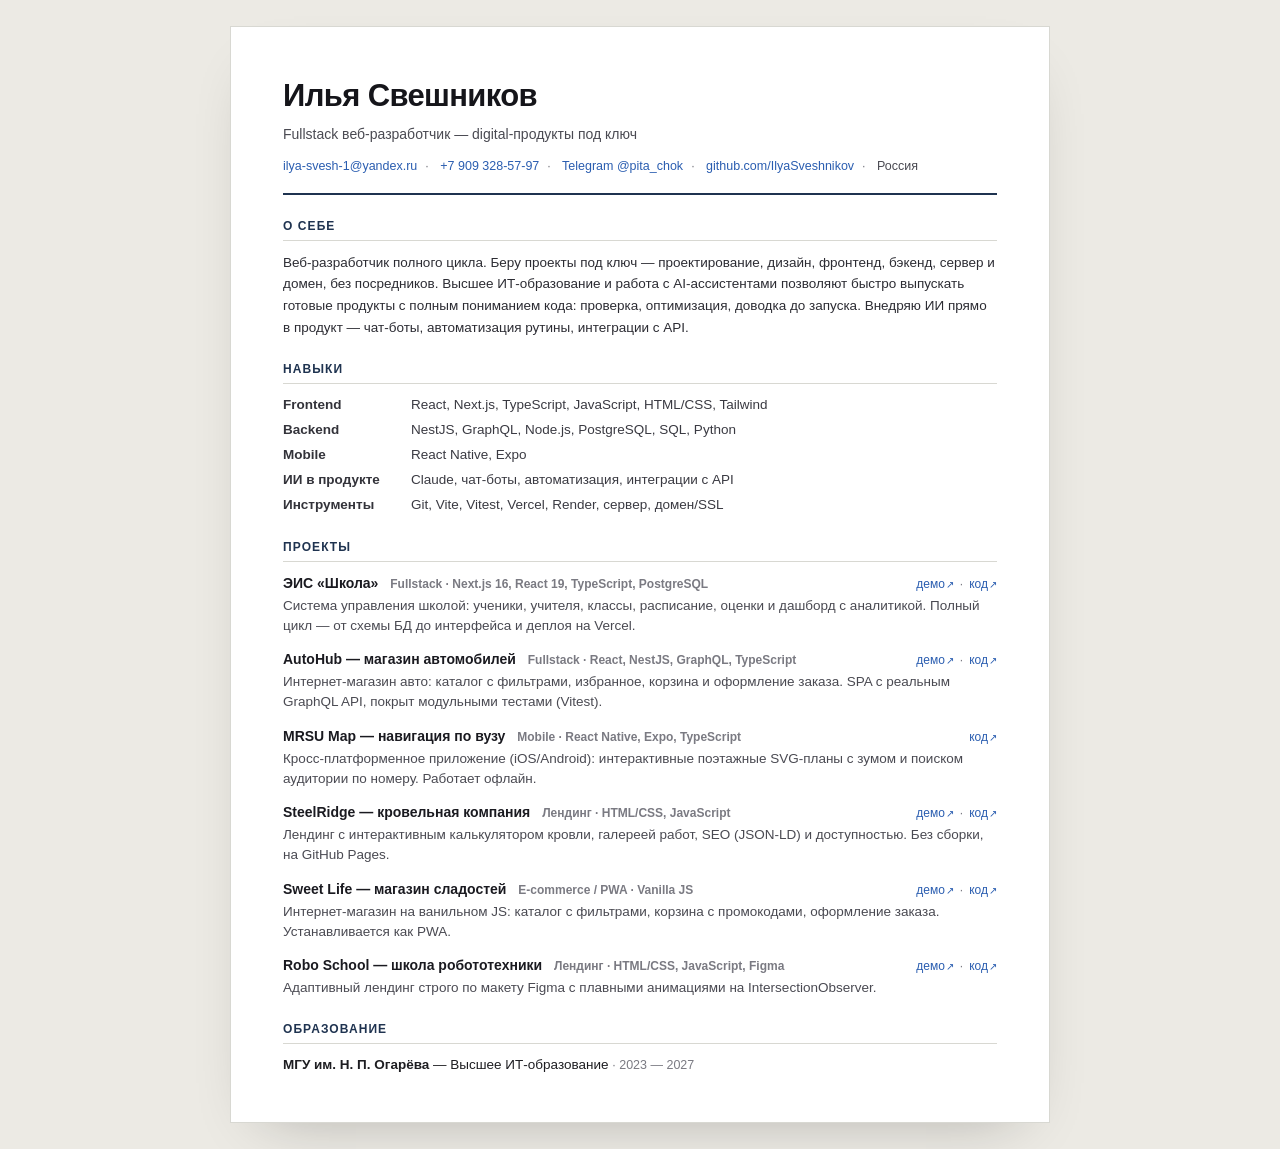
==== resume.html @ ac1ef336 "Портфолио Ильи Свешникова — сайт, кейсы проектов, резюме Атмосферный сайт на чистых HTML/CSS/JS: Web" ====
<!DOCTYPE html>
<html lang="ru">
<head>
<meta charset="UTF-8" />
<meta name="viewport" content="width=device-width, initial-scale=1.0" />
<title>Илья Свешников — резюме · fullstack веб-разработчик</title>
<meta name="description" content="Резюме Ильи Свешникова — fullstack веб-разработчика: React, Next.js, NestJS, GraphQL, TypeScript." />
<link rel="icon" type="image/svg+xml" href="assets/icon.svg" />
<style>
  :root{
    --ink:#1e1e22; --sub:#4a4a52; --faint:#7a7a82; --line:#d8d8d2;
    --head:#1f3350; --link:#2a5db0;
    --sans:-apple-system,"Segoe UI",Roboto,Helvetica,Arial,sans-serif;
  }
  *{box-sizing:border-box;margin:0;padding:0}
  html{-webkit-print-color-adjust:exact;print-color-adjust:exact}
  body{background:#eceae4;color:var(--ink);font-family:var(--sans);font-size:13.5px;line-height:1.5;
    display:flex;justify-content:center;padding:26px 16px}
  a{color:var(--link);text-decoration:none}
  ::selection{background:#cfe0ff}

  .sheet{width:100%;max-width:820px;background:#fff;padding:46px 52px;
    border:1px solid var(--line);box-shadow:0 24px 60px -34px rgba(0,0,0,.3)}

  /* Header */
  .name{font-size:31px;font-weight:800;letter-spacing:-.02em;color:#15151a}
  .title{font-size:14px;color:var(--sub);margin-top:4px;font-weight:500}
  .contact{font-size:12.5px;color:var(--sub);margin-top:11px;line-height:1.7}
  .contact a{color:var(--link)}
  .contact .sep{color:var(--faint);margin:0 8px}
  .rule{height:2px;background:var(--head);margin:16px 0 4px}

  /* Sections */
  h2{font-size:12px;font-weight:700;text-transform:uppercase;letter-spacing:.09em;color:var(--head);
    border-bottom:1px solid var(--line);padding-bottom:5px;margin:22px 0 11px}
  .summary{color:#2c2c33;line-height:1.6}

  /* Skills */
  .skill{display:flex;gap:10px;margin:4px 0;line-height:1.55}
  .skill b{flex:0 0 118px;font-weight:600;color:#33333a}
  .skill span{color:#3a3a42}

  /* Projects */
  .proj{margin-bottom:13px}
  .proj:last-child{margin-bottom:2px}
  .proj__h{display:flex;align-items:baseline;justify-content:space-between;gap:12px;flex-wrap:wrap}
  .proj__t{font-weight:700;font-size:14px;color:#1a1a20}
  .proj__t em{font-style:normal;font-weight:600;color:var(--faint);font-size:12px;margin-left:8px}
  .proj__links{font-size:12px;white-space:nowrap}
  .proj__links a::after{content:"↗";font-size:10px;margin-left:1px}
  .proj__links .sep{color:var(--faint);margin:0 6px}
  .proj__d{color:var(--sub);margin-top:2px;line-height:1.5}

  /* Education */
  .edu b{font-weight:700}
  .edu .when{color:var(--faint);font-size:12.5px}

  @media(max-width:640px){.sheet{padding:30px 22px}.skill{flex-direction:column;gap:1px}.skill b{flex:none}}

  /* Print / PDF */
  @page{size:A4;margin:14mm 15mm}
  @media print{
    body{background:#fff;padding:0}
    .sheet{max-width:none;border:none;box-shadow:none;padding:0}
    .proj,h2{break-inside:avoid}
  }
</style>
</head>
<body>
  <main class="sheet">
    <header>
      <div class="name">Илья Свешников</div>
      <div class="title">Fullstack веб-разработчик — digital-продукты под ключ</div>
      <div class="contact">
        <a href="mailto:ilya-svesh-1@yandex.ru">ilya-svesh-1@yandex.ru</a><span class="sep">·</span>
        <a href="tel:+79093285797">+7 909 328-57-97</a><span class="sep">·</span>
        <a href="https://t.me/pita_chok">Telegram @pita_chok</a><span class="sep">·</span>
        <a href="https://github.com/IlyaSveshnikov">github.com/IlyaSveshnikov</a><span class="sep">·</span>
        Россия
      </div>
      <div class="rule"></div>
    </header>

    <section>
      <h2>О себе</h2>
      <p class="summary">Веб-разработчик полного цикла. Беру проекты под ключ — проектирование, дизайн,
        фронтенд, бэкенд, сервер и домен, без посредников. Высшее ИТ-образование и работа с AI-ассистентами
        позволяют быстро выпускать готовые продукты с полным пониманием кода: проверка, оптимизация, доводка
        до запуска. Внедряю ИИ прямо в продукт — чат-боты, автоматизация рутины, интеграции с API.</p>
    </section>

    <section>
      <h2>Навыки</h2>
      <div class="skill"><b>Frontend</b><span>React, Next.js, TypeScript, JavaScript, HTML/CSS, Tailwind</span></div>
      <div class="skill"><b>Backend</b><span>NestJS, GraphQL, Node.js, PostgreSQL, SQL, Python</span></div>
      <div class="skill"><b>Mobile</b><span>React Native, Expo</span></div>
      <div class="skill"><b>ИИ в продукте</b><span>Claude, чат-боты, автоматизация, интеграции с API</span></div>
      <div class="skill"><b>Инструменты</b><span>Git, Vite, Vitest, Vercel, Render, сервер, домен/SSL</span></div>
    </section>

    <section>
      <h2>Проекты</h2>

      <div class="proj">
        <div class="proj__h">
          <div class="proj__t">ЭИС «Школа» <em>Fullstack · Next.js 16, React 19, TypeScript, PostgreSQL</em></div>
          <div class="proj__links"><a href="https://school-system-opal-delta.vercel.app">демо</a><span class="sep">·</span><a href="https://github.com/IlyaSveshnikov/SchoolSystem">код</a></div>
        </div>
        <p class="proj__d">Система управления школой: ученики, учителя, классы, расписание, оценки и дашборд с аналитикой. Полный цикл — от схемы БД до интерфейса и деплоя на Vercel.</p>
      </div>

      <div class="proj">
        <div class="proj__h">
          <div class="proj__t">AutoHub — магазин автомобилей <em>Fullstack · React, NestJS, GraphQL, TypeScript</em></div>
          <div class="proj__links"><a href="https://autohub-1jyg.onrender.com">демо</a><span class="sep">·</span><a href="https://github.com/IlyaSveshnikov/car-shop">код</a></div>
        </div>
        <p class="proj__d">Интернет-магазин авто: каталог с фильтрами, избранное, корзина и оформление заказа. SPA с реальным GraphQL API, покрыт модульными тестами (Vitest).</p>
      </div>

      <div class="proj">
        <div class="proj__h">
          <div class="proj__t">MRSU Map — навигация по вузу <em>Mobile · React Native, Expo, TypeScript</em></div>
          <div class="proj__links"><a href="https://github.com/IlyaSveshnikov/mrsu-map">код</a></div>
        </div>
        <p class="proj__d">Кросс-платформенное приложение (iOS/Android): интерактивные поэтажные SVG-планы с зумом и поиском аудитории по номеру. Работает офлайн.</p>
      </div>

      <div class="proj">
        <div class="proj__h">
          <div class="proj__t">SteelRidge — кровельная компания <em>Лендинг · HTML/CSS, JavaScript</em></div>
          <div class="proj__links"><a href="https://ilyasveshnikov.github.io/steel-ridge/">демо</a><span class="sep">·</span><a href="https://github.com/IlyaSveshnikov/steel-ridge">код</a></div>
        </div>
        <p class="proj__d">Лендинг с интерактивным калькулятором кровли, галереей работ, SEO (JSON-LD) и доступностью. Без сборки, на GitHub Pages.</p>
      </div>

      <div class="proj">
        <div class="proj__h">
          <div class="proj__t">Sweet Life — магазин сладостей <em>E-commerce / PWA · Vanilla JS</em></div>
          <div class="proj__links"><a href="https://ilyasveshnikov.github.io/sweet-life/">демо</a><span class="sep">·</span><a href="https://github.com/IlyaSveshnikov/sweet-life">код</a></div>
        </div>
        <p class="proj__d">Интернет-магазин на ванильном JS: каталог с фильтрами, корзина с промокодами, оформление заказа. Устанавливается как PWA.</p>
      </div>

      <div class="proj">
        <div class="proj__h">
          <div class="proj__t">Robo School — школа робототехники <em>Лендинг · HTML/CSS, JavaScript, Figma</em></div>
          <div class="proj__links"><a href="https://ilyasveshnikov.github.io/robo-school/">демо</a><span class="sep">·</span><a href="https://github.com/IlyaSveshnikov/robo-school">код</a></div>
        </div>
        <p class="proj__d">Адаптивный лендинг строго по макету Figma с плавными анимациями на IntersectionObserver.</p>
      </div>
    </section>

    <section>
      <h2>Образование</h2>
      <div class="edu"><b>МГУ им. Н. П. Огарёва</b> — Высшее ИТ-образование <span class="when">· 2023 — 2027</span></div>
    </section>
  </main>
</body>
</html>
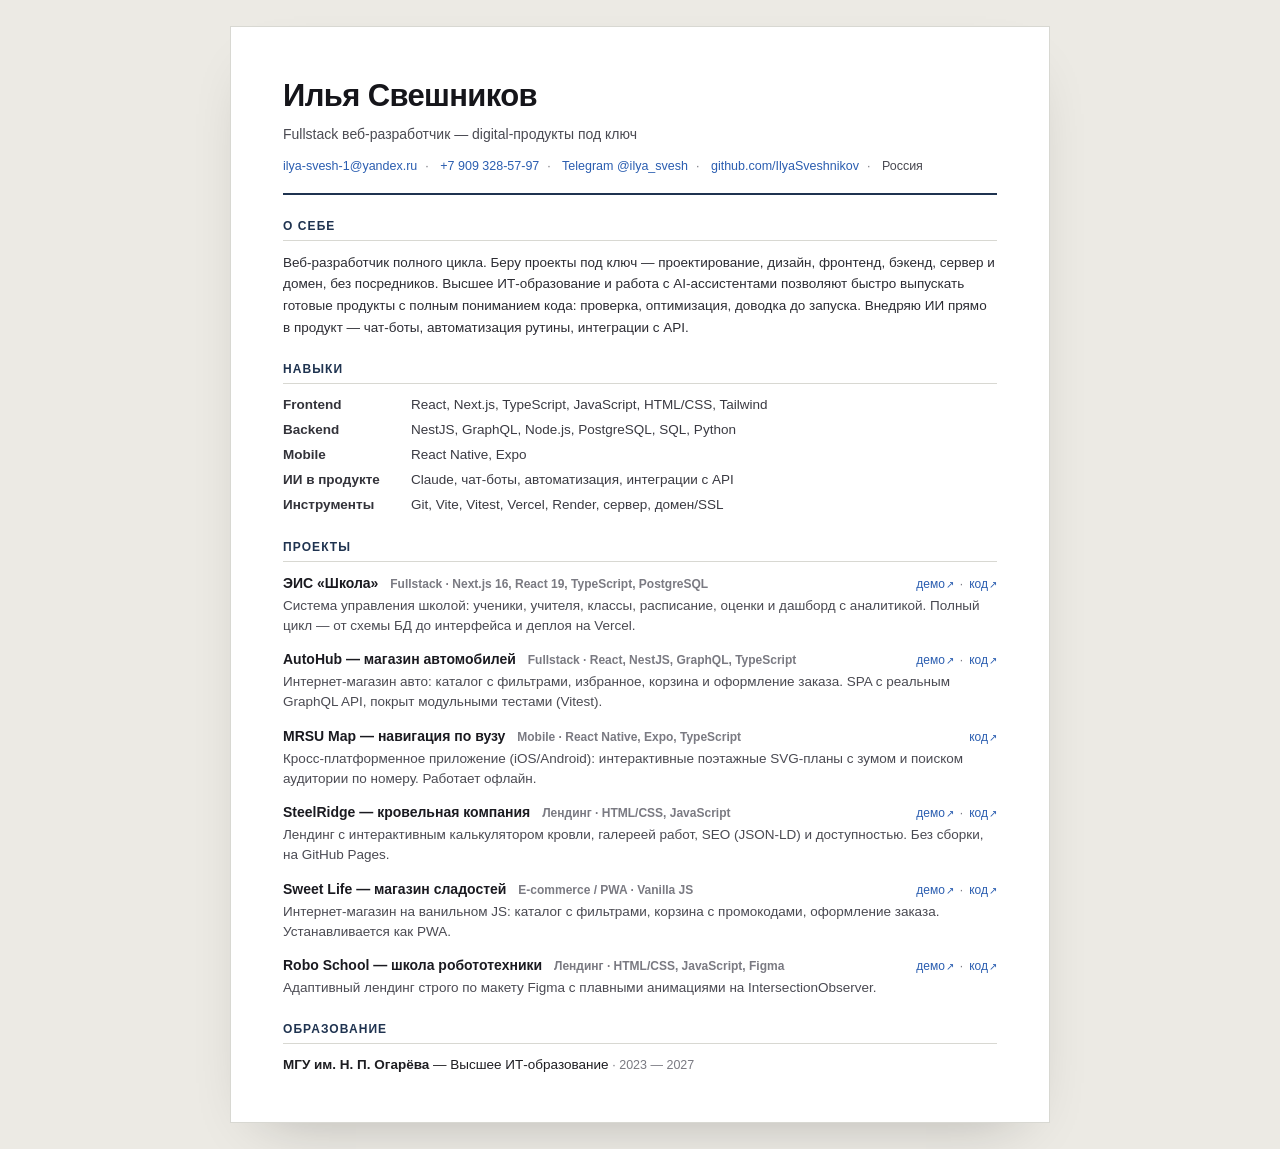
==== commit 2d38a04c: "Обновлён Telegram: @ilya_svesh Ник заменён на сайте, в резюме (+PDF), README и OG-картинке.  Co-Auth" ====
--- a/resume.html
+++ b/resume.html
@@ -74,7 +74,7 @@
       <div class="contact">
         <a href="mailto:ilya-svesh-1@yandex.ru">ilya-svesh-1@yandex.ru</a><span class="sep">·</span>
         <a href="tel:+79093285797">+7 909 328-57-97</a><span class="sep">·</span>
-        <a href="https://t.me/pita_chok">Telegram @pita_chok</a><span class="sep">·</span>
+        <a href="https://t.me/ilya_svesh">Telegram @ilya_svesh</a><span class="sep">·</span>
         <a href="https://github.com/IlyaSveshnikov">github.com/IlyaSveshnikov</a><span class="sep">·</span>
         Россия
       </div>
